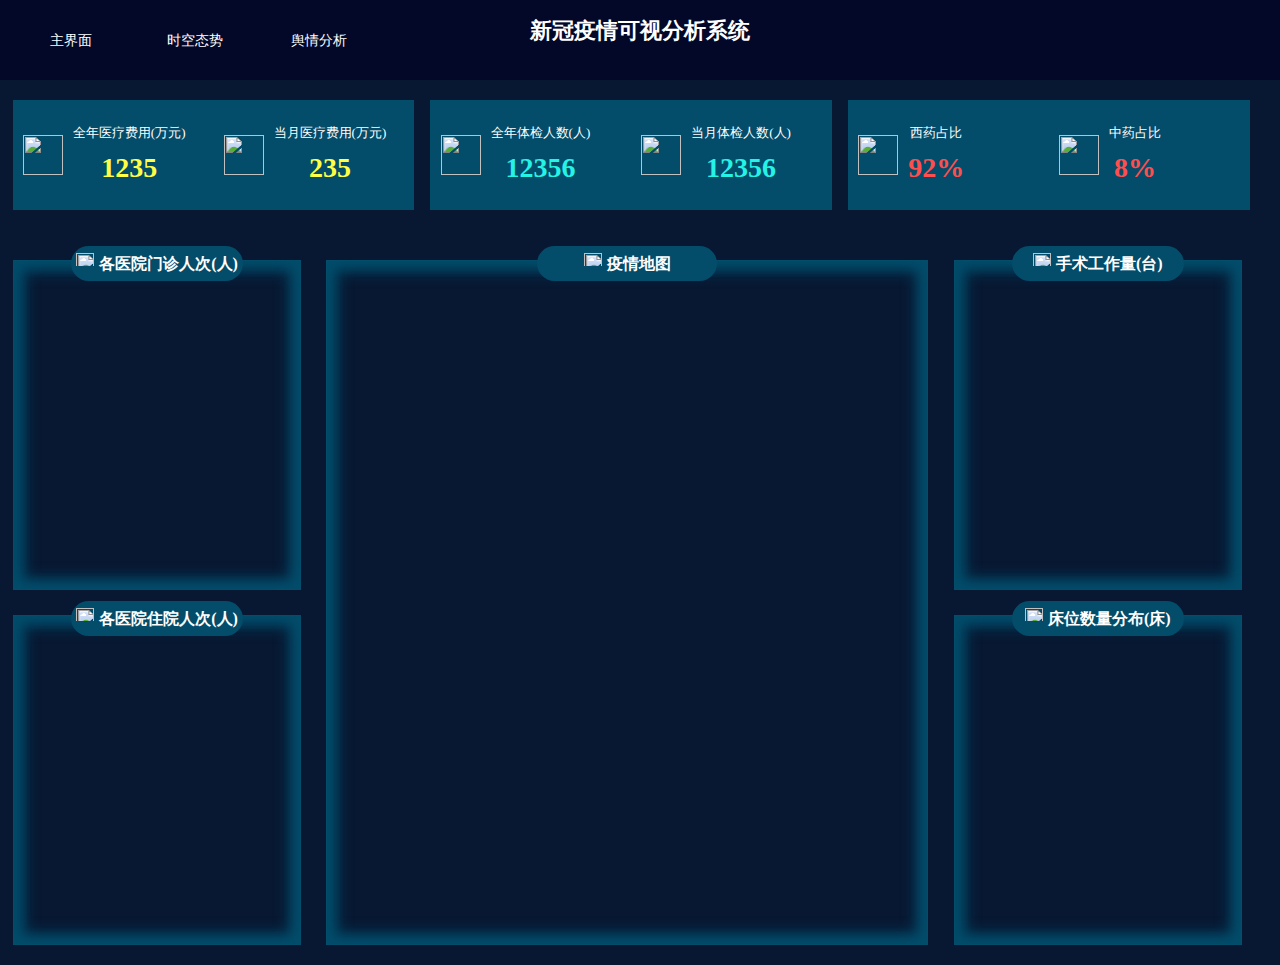
==== html/views/timezone.html @ e7a3e644 "修改模板" ====
<!DOCTYPE html>
<html lang="en">
<head>
    <meta charset="UTF-8">
    <title>数据可视化demo</title>
    <link href="../styles/common.css" rel="stylesheet">
    <script src="../scripts/Plugin/jquery-3.3.1.min.js"></script>
    <script src="../scripts/Plugin/echarts.min.js"></script>
    <script src="../scripts/Plugin/bmap.min.js"></script>
    <script src="http://api.map.baidu.com/api?v=2.0&ak=LelFSt6BfykGf8m3PB5zr8LaXAG2cMg6"></script>
    <script src="../scripts/common.js"></script>
    <script src="../scripts/timezone.js"></script>
</head>
<body>
<!--顶部-->
<header class="header left">
  <div class="left nav">
      <ul>
          <li><i class="nav_1"></i><a href="index.html">主界面</a> </li>
          <li><i class="nav_2"></i><a href="timezone.html">时空态势</a> </li>
          <li><i class="nav_3"></i><a href="yuqing.html">舆情分析</a> </li>
          <!-- <li class="nav_active"><i class="nav_4"></i><a href="chronic.html">慢病病人列表</a> </li> -->
          </ul>
  </div>
    <div class="header_center left" style="position:relative">
        
        <h2><strong>新冠疫情可视分析系统</strong></h2>

    </div>
    <div class="right nav text_right">
        <ul>

        </ul>
    </div>

</header>
<!--内容部分-->
<div class="con left">
  <!--数据总概-->
  <div class="con_div">
      <div class="con_div_text left">
          <div class="con_div_text01 left">
              <img src="../images/info_7.png" class="left text01_img"/>
              <div class="left text01_div">
                  <p>全年医疗费用(万元)</p>
                  <p>1235</p>
              </div>
          </div>
          <div class="con_div_text01 right">
              <img src="../images/info_8.png" class="left text01_img"/>
              <div class="left text01_div">
                  <p>当月医疗费用(万元)</p>
                  <p>235</p>
              </div>
          </div>
      </div>
      <div class="con_div_text left">
          <div class="con_div_text01 left">
              <img src="../images/info_9.png" class="left text01_img"/>
              <div class="left text01_div">
                  <p>全年体检人数(人)</p>
                  <p class="sky">12356</p>
              </div>
          </div>
          <div class="con_div_text01 right">
              <img src="../images/info_10.png" class="left text01_img"/>
              <div class="left text01_div">
                  <p>当月体检人数(人)</p>
                  <p class="sky">12356</p>
              </div>
          </div>
      </div>
      <div class="con_div_text left">

          <div class="con_div_text01 left">
              <img src="../images/info_11.png" class="left text01_img"/>
              <div class="left text01_div">
                  <p>西药占比</p>
                  <p class="org">92%</p>
              </div>
          </div>
          <div class="con_div_text01 right">
              <img src="../images/info_12.png" class="left text01_img"/>
              <div class="left text01_div">
                  <p>中药占比</p>
                  <p class="org">8%</p>
              </div>
          </div>
      </div>
  </div>
    <!--统计分析图-->
    <div class="div_any">
        <div class="left div_any01">
            <div class="div_any_child">
                <div class="div_any_title"><img src="../images/title_5.png">各医院门诊人次(人)</div>
                <p id="histogramChart1" class="p_chart"></p>
            </div>
            <div class="div_any_child">
                <div class="div_any_title"><img src="../images/title_6.png">各医院住院人次(人)</div>
                <p id="histogramChart2" class="p_chart"></p>
            </div>
        </div>
        <div class="div_any02 left ">
            <div class="div_any_child div_height">
                <div class="div_any_title any_title_width"><img src="../images/title_0.png">疫情地图 </div>
                <div id="mapChart" style="width:97.5%;height:95%;display: inline-block;padding-left: 1.25%;padding-top:2.2%"></div>
            </div>
        </div>
        <!-- <div class="left div_any01">
            <div class="div_any_child">
                <div class="div_any_title"><img src="../images/title_7.png">各医院医疗费用(元)</div>
                <p id="lineChart1" class="p_chart"></p>
            </div>
            <div class="div_any_child">
                <div class="div_any_title"><img src="../images/title_8.png">各医院体检人次(人)</div>
                <p id="lineChart2" class="p_chart"></p>
            </div>
        </div>
        <div class="left div_any01">
            <div class="div_any_child">
                <div class="div_any_title"><img src="../images/title_9.png">药占比(%)</div>
                <p id="histogramChart3" class="p_chart"></p>
            </div>
            <div class="div_any_child">
                <div class="div_any_title"><img src="../images/title_10.png">平均住院天数(天)</div>
                <p id="histogramChart4" class="p_chart"></p>
            </div>
        </div> -->
        <div class="left div_any01">
            <div class="div_any_child">
                <div class="div_any_title"><img src="../images/title_11.png">手术工作量(台)</div>
                <p id="pieChart1" class="p_chart"></p>
            </div>
            <div class="div_any_child">
                <div class="div_any_title"><img src="../images/title_12.png">床位数量分布(床)</div>
                <p id="pieChart2" class="p_chart"></p>
            </div>
        </div>
    </div>


</div>
</body>
</html>
---- html/styles/common.css ----
body::-webkit-scrollbar {
    display: none;
}
.BMap_cpyCtrl {
   display: none;
}

.anchorBL {
   display: none;
}
.yui-toast-mask {
    position: fixed;
    width: 100%;
    height: 100%;
    background: rgba(0, 0, 0, 0);
    top: 0;
    left: 0;
    z-index: 1000;
    display: -webkit-box;
    display: -webkit-flex;
    display: flex;
    -webkit-box-align: center;
    -webkit-align-items: center;
    align-items: center;
}

.yui-toast-mask .yui-toast {
    background: rgba(0, 0, 0, 0.5);
    min-height: 3rem;
    min-width: 3rem;
    border-radius: .5rem;
    margin: 0 auto;
    overflow: hidden;
    color: #FFFFFF;
    font-size: 14px;
    padding: 10px;
    max-height: 90%;
    max-width: 90%;
    display: -webkit-box;
    display: -webkit-flex;
    display: flex;
    -webkit-box-align: center;
    -webkit-align-items: center;
    align-items: center;
}
*{
    margin: 0;
    padding: 0;
    list-style: none;
    text-decoration: none;
}
/* CSS Document */
::-webkit-scrollbar-track{border-radius: 10px;-webkit-box-shadow: inset 0 0 6px rgba(0,0,0,0);}/*滚动条的滑轨背景颜色*/
::-webkit-scrollbar-thumb{background-color: rgba(0,0,0,0.05);border-radius: 10px;-webkit-box-shadow: inset 1px 1px 0 rgba(75, 75, 75, 0.58);}/*滑块颜色*/
::-webkit-scrollbar-thumb{background-color: rgba(0,0,0,0.2);border-radius: 10px;-webkit-box-shadow: inset 1px 1px 0 rgba(48, 48, 48, 0.92);}
::-webkit-scrollbar{width: 16px;height: 16px;}/* 滑块整体设置*/
::-webkit-scrollbar-track,
::-webkit-scrollbar-thumb{border-radius: 999px;border: 5px solid transparent;}
::-webkit-scrollbar-track{box-shadow: 1px 1px 5px rgba(0,0,0,.2) inset;}
::-webkit-scrollbar-thumb{min-height: 20px;background-clip: content-box;box-shadow: 0 0 0 5px rgba(255,255,255,.5) inset;}
::-webkit-scrollbar-corner{background: transparent;}/* 横向滚动条和纵向滚动条相交处尖角的颜色 */

body{
    font-size: 100%;
    height: 100%;
    background-color: #081832;
}
a:hover{
    text-decoration: none;
}
.left{
    float: left;
}
.right{
    float: right;
}
.clear{
    clear: both;
}

.text_right{
    text-align: right;
}
.header{
    width: 100%;
    height: 80px;
    background-color: #030829;

}
.header_center{
    width: 30%;
    margin: 0px auto;
    color: #FFFFff;
    text-align: center;
    height: 80px;
    background-image: url("../images/logoBg.png");
    background-size: 100% 100%;
    font-family: "微软雅黑"!important;


}
.header_center h2{
   margin-top: 16px !important;
   font-size: 22px !important;

}
.color_font{
    color: #e8f7fe !important;
    font-size: 12px !important;
}
.header_logo{
    margin-left: 1%;
    margin-top: 12px;

}
.header_logo img{
    height: 56px;
}
.nav{

    width: 35%;
}
.nav>ul{

}
.nav>ul>li{
    display: inline-block;
    width: 120px;
    text-align: center;
    height: 50px;
    position: relative;
    line-height: 50px;
    margin-top: 15px;
    box-sizing: border-box;
    /*box-shadow: -5px 0px 5px #034c6a inset, !*å·¦è¾¹é˜´å½±*!*/
    /*0px -5px 15px #034c6a inset, !*ä¸Šè¾¹é˜´å½±*!*/
    /*5px 0px 15px #034c6a inset, !*å³è¾¹é˜´å½±*!*/
    /*0px 5px 15px #034c6a inset;*/


    border-radius: 5px;

}
.nav>ul>li:hover{
    box-shadow: -10px 0px 15px #034c6a inset, /*å·¦è¾¹é˜´å½±*/
    0px -10px 15px #034c6a inset, /*ä¸Šè¾¹é˜´å½±*/
    10px 0px 15px #034c6a inset, /*å³è¾¹é˜´å½±*/
    0px 10px 15px #034c6a inset;

    box-sizing: border-box;
}
.nav>ul>li i{
    width: 16px;
    height: 16px;
    display: inline-block;
    position: relative;
    top:3px;
    margin-right: 5px;
}
.nav>ul>li>a{
    color: #ffffff;
    /*display: inline-block;*/
    /*padding: 0 15px 0 5px;*/
    font-size: 14px;
}
/*.nav>ul>li:hover .li_ul{*/
    /*display: block;*/
/*}*/

.li_ul{
    position: absolute;
    background-color: #030829;
    width: 100%;
    /*border-top:4px solid #4b8df8;*/
    display: none;
    z-index: 999;

}
.li_ul li{
    line-height: 40px !important;
}
.li_ul li:hover{
    background-color: #4b8df8;
}
.li_ul li a{
    color: #ffffff;
    font-size: 13px;
}

.nav_1{
     background: url("../images/nav_1.png");
 }
.nav_2{
    background-image: url("../images/nav_2.png");
}
.nav_3{
    background-image: url("../images/nav_3.png");

}
.nav_4{
    background-image: url("../img/nav_3.png");
}
.nav_5{
    background-image: url("../img/nav_5.png");
}
.nav_6{
    background-image: url("../img/nav_6.png");
}
.nav_7{
    background-image: url("../img/nav_7.png");
}
.nav_8{
    background-image: url("../img/nav_9.png");
}
.nav_active{
    border-bottom: 4px solid #4b8df8;
    box-shadow: -10px 0px 15px #034c6a inset, /*å·¦è¾¹é˜´å½±*/
    0px -10px 15px #034c6a inset, /*ä¸Šè¾¹é˜´å½±*/
    10px 0px 15px #034c6a inset, /*å³è¾¹é˜´å½±*/
    0px 10px 15px #034c6a inset;

    box-sizing: border-box;
}
.con{
    width: 100%;
    background-color: #081832;
    padding-top: 20px;
    padding-bottom: 20px;
}
.con1{
    width: 100%;
    background-color: #081832cc;
    /*padding-bottom: 4px;*/
    box-sizing: border-box;
    overflow: auto;

;
}
.find_expend{
    display: none;
}
.con1::before{
    content: "";
    display: block;
    clear: both;
    visibility: hidden;
    height: 0;
}
.select_time{
    width: 140px;
    height: 36px;

    margin-bottom: 25px;
    margin-left: 1%;
   padding-left: 20px;
 ;

}
.select_time img{
    height: 18px;
    margin-top: 9px;
}
.select_time input{
    border: none;
    background-color: transparent;
    width: 80px;
    height: 20px;
   top:-5px;
    margin-left: 10px;
    position: relative;
    text-indent: 1em;
    outline: none;
}
.con_div{
    height: 110px;
    width: 98%;
    margin-left: 1%;
    margin-bottom: 25px;
}
.con_div_text{
    height: 100%;
    background-color: #034c6a;
    width: 32%;
    margin-right: 1.3%;
}
.con_div_text01{
    width: 50%;
    height: 100%;
}
.text01_img{
    width: 40px;
    height: 40px;
    margin-left: 5%;
  margin-top: 35px;
}
.text01_div{
    margin-top: 15px;
    margin-left: 5%;
    text-align: center;

}
.text01_div p{
    line-height: 35px;
}
.text01_div p:nth-child(1){
    font-size: 13px;
    color: #ffffff;
}
.text01_div p:nth-child(2){
    font-size: 28px;
    color: #ffff43;
    font-weight: 600;

}
.red{
    color: red !important;
}
.sky{
    color: #25f3e6 !important;
}
.org{
    color: #ff4e4e !important;
}
.div_any{
    width: 98%;
    margin-left: 1%;
    margin-bottom: 25px;
    height: 610px;
}
.div_any01{
    width: 23%;
    margin-right: 2%;
}
.div_any02{
    width: 48%;
    margin-right: 2%;
}
.div_any03{
    width: 98%;
   margin: 15px auto;

}
.div_any_child{
    width: 100%;
    height: 330px;
    box-shadow: -10px 0px 15px #034c6a inset, /*å·¦è¾¹é˜´å½±*/
    0px -10px 15px #034c6a inset, /*ä¸Šè¾¹é˜´å½±*/
    10px 0px 15px #034c6a inset, /*å³è¾¹é˜´å½±*/
    0px 10px 15px #034c6a inset;
    border: 1px solid #034c6a;
    box-sizing: border-box;
    position: relative;
    margin-top: 25px;
}
.div_any_child01{
    width: 48%;

    box-shadow: -10px 0px 15px #034c6a inset, /*å·¦è¾¹é˜´å½±*/
    0px -10px 15px #034c6a inset, /*ä¸Šè¾¹é˜´å½±*/
    10px 0px 15px #034c6a inset, /*å³è¾¹é˜´å½±*/
    0px 10px 15px #034c6a inset;
    border: 1px solid #034c6a;
    box-sizing: border-box;
    position: relative;
    margin-right: 2%;

}
.div_any_child01_wh{
    width: 98% !important;
}
.div_height01{
    height: auto !important;
    padding: 5px;
}
.char_table{
    height: 200px;
}
.p_chart{
    height: 288px;

    padding: 5px 10px;

    margin-top: 15px;

}
#map_div{
    width: 96%;
    height: 94%;
}
.div_height{
    height:685px !important;
}
.div_any_title{
    background-color: #034c6a;
    border-radius: 18px;
    position: absolute;
    height: 35px;
    width: 60%;
    top:-15px;
    color: #ffffff;
    font-weight: bold;
    font-size: 16px;
    left: 20%;
    line-height: 35px;
    text-align: center;
}
.div_any_title img{
    width: 18px;
    height: 18px;
    position: relative;
    top:2px;
    margin-right: 5px;
}
.any_title_width{
    width: 30% !important;
    left: 35% !important;
}
.div_table{
    width: 98%;
    margin-left: 1%;
    margin-bottom: 25px;
    height: 280px;
}
.div_table_box{
    width: 23%;
    margin-right: 2%;
}
.table_p{
    height: 93%;
    margin-top: 7%;
    position: relative;


}.table_p01{
     height:auto !important;
     margin-top: 0!important;
     position: relative;


 }
.table_p01 table td{
    padding: 6px 0;
}
.table_p table{
    width: 100%;
    height: 100%;
    border-collapse: collapse;

    position: absolute;
    text-align: center;
}
.table_p table thead th{
    color: #61d2f7;
    font-size: 14px;
    font-weight: 600;
    padding-top: 5px;
    padding-bottom: 5px;
}
.table_p table tbody{
    color: #ffffff;
   font-size: 13px;
}
.table_p table tbody tr:nth-child(2n+1){
    background-color: #072951;
    box-shadow: -10px 0px 15px #034c6a inset,
    10px 0px 15px #034c6a inset;
}

.car_left{
    width: 18%;
    height: 100%;
    background-color:  #081832;
}
.car_center{

    height: 100%;
    background-color:  #081832;
    width: 50.5%;
    margin-left: 0.5%;
}
.car_center video{
    width: 49.5%;
    height: 49%;


    box-sizing: border-box;
    box-shadow: -10px 0px 15px #034c6a inset,
    10px 0px 15px #034c6a inset;
    float: left;
}
.magin_top{
    margin-top: 1%;
}
.magin_left{
    margin-left: 1%;
}
.car_right{
    width: 31%;
    height: 100%;
}
.text_center{
    text-align: center;
}
.carNo_input{
    width: 75%;
    height: 25px;
    margin-top: 5px;
    margin-bottom: 5px;
    text-indent: 2em;
    margin-left: 5%;

    border:1px solid #072951;
border-radius: 3px;
}
.find_but{
    height: 25px;
    background-image: url("../img/find.png");
    width: 25px;
    background-repeat: no-repeat;
    background-size: 100% 100%;
    position: relative;
    top:8px;
    border:none;
    background-color: transparent;
}
.find_but1{
    height: 25px;
    background-image: url("../img/find.png");
    width: 25px;
    background-repeat: no-repeat;
    background-size: 100% 100%;
    position: relative;
    top:8px;
    border:1px solid #4b8df8;
    background-color: transparent;
}
.set_list{
    padding: 10px 5%;
    color: #eee;
    font-size: 14px;
}
.list_i{
    width: 16px;
    height: 16px;
    display: inline-block;

    background-image: url("../img/nav_1.png");
    top:3px;
    position: relative;
}
.left_up{

    height: 58%;

}
.left_table{

    height: 98%;

    border-radius: 5px;
    width:18%!important;
    background-color:  #081832;


}
.right_table{
    height: 98%;

    border-radius: 5px;
    width:81.5%!important;
    background-color:  #081832;
    margin-left: 0.5%;
}
.center_table{
    height: 100%;
    border-radius: 5px;
    width:100%;
    background-color:  #081832;
   margin: 0 auto;
}
.bow_shadow{
    box-shadow: -8px 0px 10px #034c6a inset,
    8px 0px 10px #034c6a inset;
    width: 100%;
    box-sizing: border-box;
}

.ztree li a{
    color: #FFFFff !important;
}
.left_down{
    height: 40%;
    margin-top: 2%;
}
.tab_a{
    width: 45%;
    height: 30px;
    line-height: 30px;
    color: #FFFFff;
    background-color: #667fa7;
    display: inline-block;
    margin-right: 1%;
    margin-top: 5px;
    font-size: 14px;
}
.tab_aActive{
    background-color:#034c6a !important;
    font-weight: 600;
}
.car_content{
    margin-left: 5%;

    font-size: 13px;
    color: #eeeeee;
}
.car_content p{
    padding-top: 5px;
    padding-bottom: 5px;
}
.table2_find{
    background-color: #072951;
    box-shadow: -10px 0px 15px #034c6a inset, 10px 0px 15px #034c6a inset;
    width: 100%;
    padding: 5px 0;
    color: #FFFFff;
}


.table2_find input[type=text]{
    background-color: transparent;
    width: 16%;
    height: 24px;
    border-radius: 3px;
    text-indent: 1em;
    border:1px solid #7EC4CC;

}


.table_find{
    width: 100%;
    padding: 8px 0;
    border-bottom: 2px solid #a5c5f83b;
    font-size: 13px;
}
.more_find{

    cursor: pointer;
    position: relative;
    top:5px;
}
.table_find .glyphicon{
    margin-right: 5px;
}
.table_find button{
    padding: 4px 10px;
}
.table_find p{
    margin-top: 8px;
}
.table_find label{

    color: #eeeeee;

    width: 8%;
    display: inline-block;
    text-align: right;

}
.table_find input[type=text],.table_find input[type=date]{
    width: 16%;
    height: 24px;
    border-radius: 3px;
    text-indent: 1em;
    border:1px solid#4b8df8;
    background-color: #cccccc4f;
}
.table_find select{
    width: 12%;
    height: 24px;
    border-radius: 3px;
    text-indent: 1em;
    border:1px solid #4b8df8;
    background-color: #cccccc4f;
}
.table_find input[type=checkbox]{
    width: 14px;
    height: 14px;
    position: relative;
    top:3px;
    margin-right: 5px;
}
.table_find span{
    color: #b2cbf3;

    margin-right: 2%;
}
.find_button{
    width: 5%;
    height: 26px;
    border: none;
    border-radius: 2px;
    background-color: #4b8df8;
    color: #FFFFff;
    font-size: 14px;

}
.table2_style{
    color: #FFFFff;
    border: none !important;
    font-size: 13px;
}
.table2_style a{
    margin-right: 10px;
}
.table2_style tbody tr:nth-child(2n+1){
    background-color: #072951;
   border-left: 4px solid #4b8df8;;
}
.table2_style thead tr{
    color: #FFFFff;
   background-color:#4b8df8;
}
.table2_style td{
    border: none !important;
}
.table2_style thead th{
    border-bottom: none !important;
}
.table2_style tbody tr:nth-child(2n):hover{
    /*color: #072951;*/
    background-color: rgba(75, 141, 248, 0.65);

}
.table_style{
    color: #FFFFff;
    box-shadow: -8px 0px 10px #034c6a inset,
    8px 0px 10px #034c6a inset;
    border: none !important;
    font-size: 13px;
}
.table_style a{
    margin-right: 10px;
}
.table_style td{
    border: none !important;
}
.table_style tbody tr:nth-child(2n+1){
    background-color: #072951;
    box-shadow: -10px 0px 15px #034c6a inset,
    10px 0px 15px #034c6a inset;
}
.table_style thead tr{
    color: #4b8df8;
}
.table_style thead th{
    border-bottom: none !important;
}
.table_style tbody tr:nth-child(2n):hover{
    /*color: #072951;*/
    background-color: rgba(75, 141, 248, 0.12);
}
.table_div{
    margin-top: 10px;
    color: #FFFFff;
}
.table_but{
    text-align: right;
    font-size: 13px;
    padding-bottom: 5px;
    padding-top: 10px;

}
.table_but a{
    margin-right: 15px;
    color: #FFFFff;
}
.table_but a i{
    margin-right: 5px;
}
.table_del{
    color: orangered;
}
.table_edit{
    color: #0D8BBD;
}
.span_left{
    padding: 5px;
}
/*地图界面样式*/
.map_con{
    width: 100%;
    padding: 0;
    background-color: #081832cc;
}
.map_left{
    width: 79%;
    height: 100%;


}
.map_right{
    width: 20.5%;
    height: 100%;
    background-color: #081832;
}
.map_box{
    width: 100%;
    height: 100%;

}
.map_top{
    position: absolute;
    top:80px;
    left: 0;
    height: 35px;
    width: 79%;
    border-bottom: 1px solid #4b8df8;
    background-color: rgba(255, 255, 255, 0.84);
    z-index: 99;
}
.map_top>ul{
    list-style: none;
    font-size: 14px;
    float: right;
}
.map_top>ul>li{
    display: inline-block;
    line-height: 35px;
    padding: 0 10px;
}
.map_top>ul>li i{
    margin-right: 5px;
}
.map_top>ul>li a{
    color: #2E2D3C;
}
.map_top>ul .active,.map_top>ul>li .active{
    color: #0D8BBD;
}
.map_select{
    position: fixed;
    top:160px;
    right: 21.5%;
    box-shadow: -10px 0px 15px #034c6a inset, /*å·¦è¾¹é˜´å½±*/
    0px -10px 15px #034c6a inset, /*ä¸Šè¾¹é˜´å½±*/
    10px 0px 15px #034c6a inset, /*å³è¾¹é˜´å½±*/
    0px 10px 15px #034c6a inset;
    border: 1px solid #034c6a;
    width: 120px;
    height: 180px;
    border-radius: 5px;
    background-color: #081832e3;
}
.map_select p{
    padding: 8px 15px;
    color: #FFFFff;
    font-size: 14px;
}
.map_select p input[type=checkbox]{
    width: 15px;
    height: 15px;
    position: relative;
    top:3px;
    margin-right: 10px;
}
.map_right_top{
    width: 100%;
    height: 35px;

    background-color: #034c6a;
}
.map_right_top>ul>li{
    list-style: none;
    display: inline-block;
    line-height: 35px;
    font-size: 14px;
    text-align: center;
    width: 32%;
    color: #FFFFff;
    cursor: pointer;
}
.map_right_top>ul>li.li_active{
    background-color: #0D8BBD;
}
.map_chart{
    width: 100%;
    height: 250px;



    box-sizing: border-box;
    position: relative;
    margin-top: 25px;
}
.map_con{
    width: 100%;
}
.map_con_div{
    display: none;
}
.map_work{
    margin-top: 5px;
    border-top:1px solid #0D8BBD;;
}
.map_work>ul>li{
    list-style: none;
    display: inline-block;
    width: 32%;
    text-align: center;
    margin-top: 10px;
    margin-bottom: 10px;
    cursor: pointer;
    padding: 10px 0;

}
.map_work>ul>li:hover{
    box-shadow: -10px 0px 15px #034c6a inset, /*å·¦è¾¹é˜´å½±*/
    0px -10px 15px #034c6a inset, /*ä¸Šè¾¹é˜´å½±*/
    10px 0px 15px #034c6a inset, /*å³è¾¹é˜´å½±*/
    0px 10px 15px #034c6a inset;
}
.map_work>ul>li .img_div{
    width: 28px;
    height: 24px;
    margin: 0 auto;

}
.img_div01{

    background: url(../img/map_photo.png) no-repeat;
    background-position: -126px -73px;
}
.img_div02{
    background: url(../img/map_photo.png) no-repeat;
    background-position:  -98px -122px;

}
.img_div_text{
    color: #FFFFff;
    margin-top: 8px;
    font-size: 13px;
}
.back_i{
    position: relative;
    top:2px;
    margin-right: 5px;
}
.map_resList{
    width: 96%;
    margin: 0 auto;
    font-size: 13px;
    display: none;
}
.map_resList>ul>li{
    list-style: none;
    margin-top: 8px;
}
.map_resList>ul>li p{
    padding: 5px 0;
    color: #eeeeee;
}
.map_resList>ul>li a{
    margin-right: 6px;
}
.map_resList>ul>li a img{
    width: 16px;

}
.map_resList>ul>li:nth-child(2n+1){
    background-color: #0d8bbd36;
}
/*统计分析界面样式*/
.static_top{
    width: 140px;
    height: 36px;
    line-height: 36px;
    background-color: #04425f;
    margin-bottom: 25px;
    margin-left: 1%;
    padding-left: 20px;
    border-radius: 1px;
    box-shadow: 0px 3px 3px #61d2f7;

}
.static_top i{
    width: 16px;
    height: 16px;
    display: inline-block;
    position: relative;
    background-image: url("../img/nav_7.png");
    background-repeat: no-repeat;
    margin-right: 6px;
    top:1px;
}
.static_top span{
    color: #25f3e6;
}
.stiatic_top_con{
    background-color: #034c6a;
    width: 96%;
    margin-left: 1%;
    margin-bottom: 25px;
    padding: 10px 1%;
    border-radius: 5px;
}
.stiatic_top_con table{
    width: 100%;
    border-collapse: collapse;
}
.stiatic_top_con table td{
    color: #FFFFff;
    padding: 5px;
    font-size: 13px;
    border:1px solid #485f849c;
}
.stiatic_top_con table .labe_td{
    color: #61d2f7;
    font-size: 14px;
    width: 120px;
    text-align: right;
}
.layui-layer-title{
    /*box-shadow: -8px 0px 10px #034c6a inset,*/
    /*8px 0px 10px #034c6a inset;*/
    background-color: #081832d4 !important;
    color: #FFFFff !important;
    border-bottom: 3px solid #4b8df8 !important;
    box-sizing: border-box;
}


.hide{
  display: none !important;
}
.xc_layer{position: fixed; top: 0; left: 0; width: 100%; height: 100%; background-color: #666666; opacity: 0.5; z-index: 1000;}
.popBox{position: fixed; left: 45%; top: 10%; background-color: #081832; z-index: 1001; width: 90%; max-height: 84%; margin-left: -40%; border-radius: 5px; font-weight: bold; color: #ffffff;height: 100%;}
.popBox .ttBox{height: 30px; line-height: 30px; padding: 14px 30px; border-bottom: solid 1px #eef0f1;text-align: center;-webkit-box-sizing: content-box;  -moz-box-sizing: content-box;box-sizing: content-box;}
.popBox .ttBox .tt{font-size: 20px; display: inline-block;  height: 30px;}
.popBox .txtBox{height: calc(100% - 80px);overflow: auto;padding: 10px 0;}
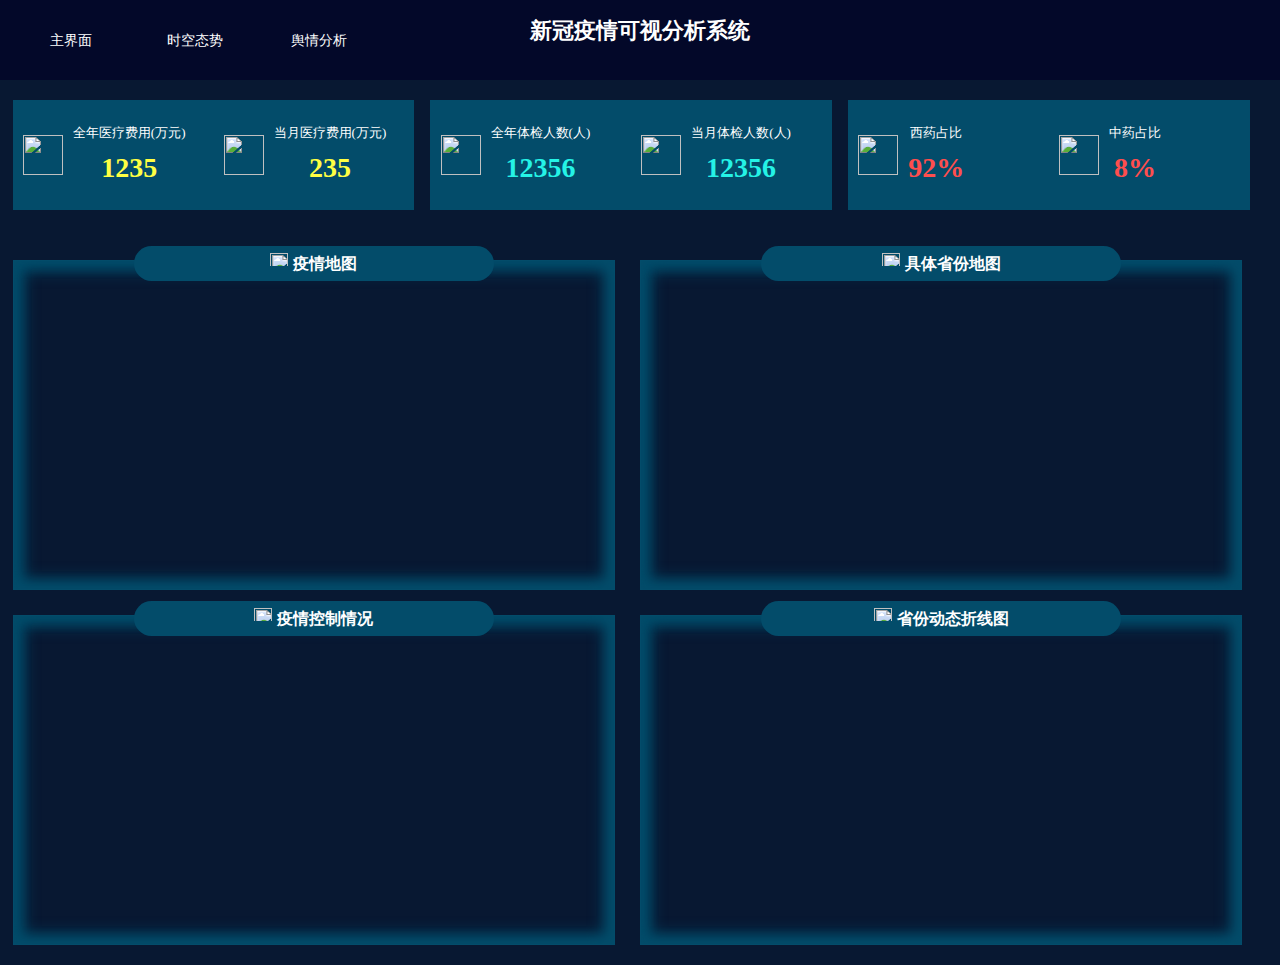
==== commit b42e5248: "final 4 views" ====
--- a/html/views/timezone.html
+++ b/html/views/timezone.html
@@ -4,12 +4,55 @@
     <meta charset="UTF-8">
     <title>数据可视化demo</title>
     <link href="../styles/common.css" rel="stylesheet">
-    <script src="../scripts/Plugin/jquery-3.3.1.min.js"></script>
-    <script src="../scripts/Plugin/echarts.min.js"></script>
+<!--    <script src="../scripts/Plugin/jquery-3.3.1.min.js"></script>-->
+    <script src="../libs/echarts.min.js"></script>
+    <script src="../libs/jquery1.9.1.js"></script>
+    <script src="../libs/jquery.csv.min.js"></script>
+<!--    <script src="../scripts/Plugin/echarts.min.js"></script>-->
     <script src="../scripts/Plugin/bmap.min.js"></script>
-    <script src="http://api.map.baidu.com/api?v=2.0&ak=LelFSt6BfykGf8m3PB5zr8LaXAG2cMg6"></script>
+<!--    <script src="http://api.map.baidu.com/api?v=2.0&ak=LelFSt6BfykGf8m3PB5zr8LaXAG2cMg6"></script>-->
     <script src="../scripts/common.js"></script>
     <script src="../scripts/timezone.js"></script>
+
+        <!--引入中国的地图数据js文件，引入后会自动注册地图名字和数据-->
+    <script src="https://www.echartsjs.com/examples/vendors/echarts/map/js/china.js?_v_=1578305236132"></script>
+    <!--引入中国各个省份的地图数据js文件，引入后会自动注册地图名字和数据-->
+    <script src="../scripts/maps/hebei.js"></script><!-- 河北 -->
+    <script src="../scripts/maps/shanxi.js"></script><!-- 山西 -->
+    <script src="../scripts/maps/liaoning.js"></script><!-- 辽宁 -->
+    <script src="../scripts/maps/jilin.js"></script><!-- 吉林 -->
+    <script src="../scripts/maps/heilongjiang.js"></script><!-- 黑龙江 -->
+    <script src="../scripts/maps/jiangsu.js"></script><!-- 江苏 -->
+    <script src="../scripts/maps/zhejiang.js"></script><!-- 浙江 -->
+    <script src="../scripts/maps/anhui.js"></script><!-- 安徽 -->
+    <script src="../scripts/maps/fujian.js"></script><!-- 福建 -->
+    <script src="../scripts/maps/jiangxi.js"></script><!-- 江西 -->
+    <script src="../scripts/maps/shandong.js"></script><!-- 山东 -->
+    <script src="../scripts/maps/henan.js"></script><!-- 河南 -->
+    <script src="../scripts/maps/hubei.js"></script><!-- 湖北 -->
+    <script src="../scripts/maps/hunan.js"></script><!-- 湖南 -->
+    <script src="../scripts/maps/guangdong.js"></script><!-- 广东 -->
+    <script src="../scripts/maps/hainan.js"></script><!-- 海南 -->
+    <script src="../scripts/maps/sichuan.js"></script><!-- 四川 -->
+    <script src="../scripts/maps/guizhou.js"></script><!-- 贵州 -->
+    <script src="../scripts/maps/yunnan.js"></script><!-- 云南 -->
+    <script src="../scripts/maps/shanxi1.js"></script><!-- 陕西 -->
+    <script src="../scripts/maps/gansu.js"></script><!-- 甘肃 -->
+    <script src="../scripts/maps/qinghai.js"></script><!-- 青海 -->
+    <script src="../scripts/maps/taiwan.js"></script><!-- 台湾 -->
+    <script src="../scripts/maps/neimenggu.js"></script><!-- 内蒙古 -->
+    <script src="../scripts/maps/guangxi.js"></script><!-- 广西 -->
+    <script src="../scripts/maps/xizang.js"></script><!-- 西藏 -->
+    <script src="../scripts/maps/ningxia.js"></script><!-- 宁夏 -->
+    <script src="../scripts/maps/xinjiang.js"></script><!-- 新疆 -->
+    <script src="../scripts/maps/beijing.js"></script><!-- 北京 -->
+    <script src="../scripts/maps/shanghai.js"></script><!-- 上海 -->
+    <script src="../scripts/maps/tianjin.js"></script><!-- 天津 -->
+    <script src="../scripts/maps/chongqing.js"></script><!-- 重庆 -->
+    <script src="../scripts/maps/xianggang.js"></script><!-- 香港 -->
+    <script src="../scripts/maps/aomen.js"></script><!-- 澳门 -->
+
+
 </head>
 <body>
 <!--顶部-->
@@ -90,22 +133,20 @@
   </div>
     <!--统计分析图-->
     <div class="div_any">
-        <div class="left div_any01">
-            <div class="div_any_child">
-                <div class="div_any_title"><img src="../images/title_5.png">各医院门诊人次(人)</div>
-                <p id="histogramChart1" class="p_chart"></p>
+        <div class="left div_any02">
+            <div class="div_any_child ">
+                <div class="div_any_title"><img src="../images/title_0.png">疫情地图</div>
+                <div id="mapChart" class="p_chart"></div>
             </div>
             <div class="div_any_child">
-                <div class="div_any_title"><img src="../images/title_6.png">各医院住院人次(人)</div>
-                <p id="histogramChart2" class="p_chart"></p>
+<!--                <div class="div_any_title"><img src="../images/title_12.png">疫情控制情况</div>-->
+                <div class="div_any_title"><img src="../images/title_0.png">疫情控制情况</div>
+                <p id="pieChart2" class="p_chart"></p>
             </div>
         </div>
-        <div class="div_any02 left ">
-            <div class="div_any_child div_height">
-                <div class="div_any_title any_title_width"><img src="../images/title_0.png">疫情地图 </div>
-                <div id="mapChart" style="width:97.5%;height:95%;display: inline-block;padding-left: 1.25%;padding-top:2.2%"></div>
-            </div>
-        </div>
+<!--        <div class="div_any01 left ">-->
+
+<!--        </div>-->
         <!-- <div class="left div_any01">
             <div class="div_any_child">
                 <div class="div_any_title"><img src="../images/title_7.png">各医院医疗费用(元)</div>
@@ -126,19 +167,21 @@
                 <p id="histogramChart4" class="p_chart"></p>
             </div>
         </div> -->
-        <div class="left div_any01">
+        <div class="left div_any02">
             <div class="div_any_child">
-                <div class="div_any_title"><img src="../images/title_11.png">手术工作量(台)</div>
+                <div class="div_any_title"><img src="../images/title_11.png">具体省份地图</div>
                 <p id="pieChart1" class="p_chart"></p>
             </div>
             <div class="div_any_child">
-                <div class="div_any_title"><img src="../images/title_12.png">床位数量分布(床)</div>
-                <p id="pieChart2" class="p_chart"></p>
+                <div class="div_any_title"><img src="../images/title_5.png">省份动态折线图</div>
+                <p id="histogramChart1" class="p_chart"></p>
             </div>
         </div>
     </div>
 
 
 </div>
+
+
 </body>
 </html>
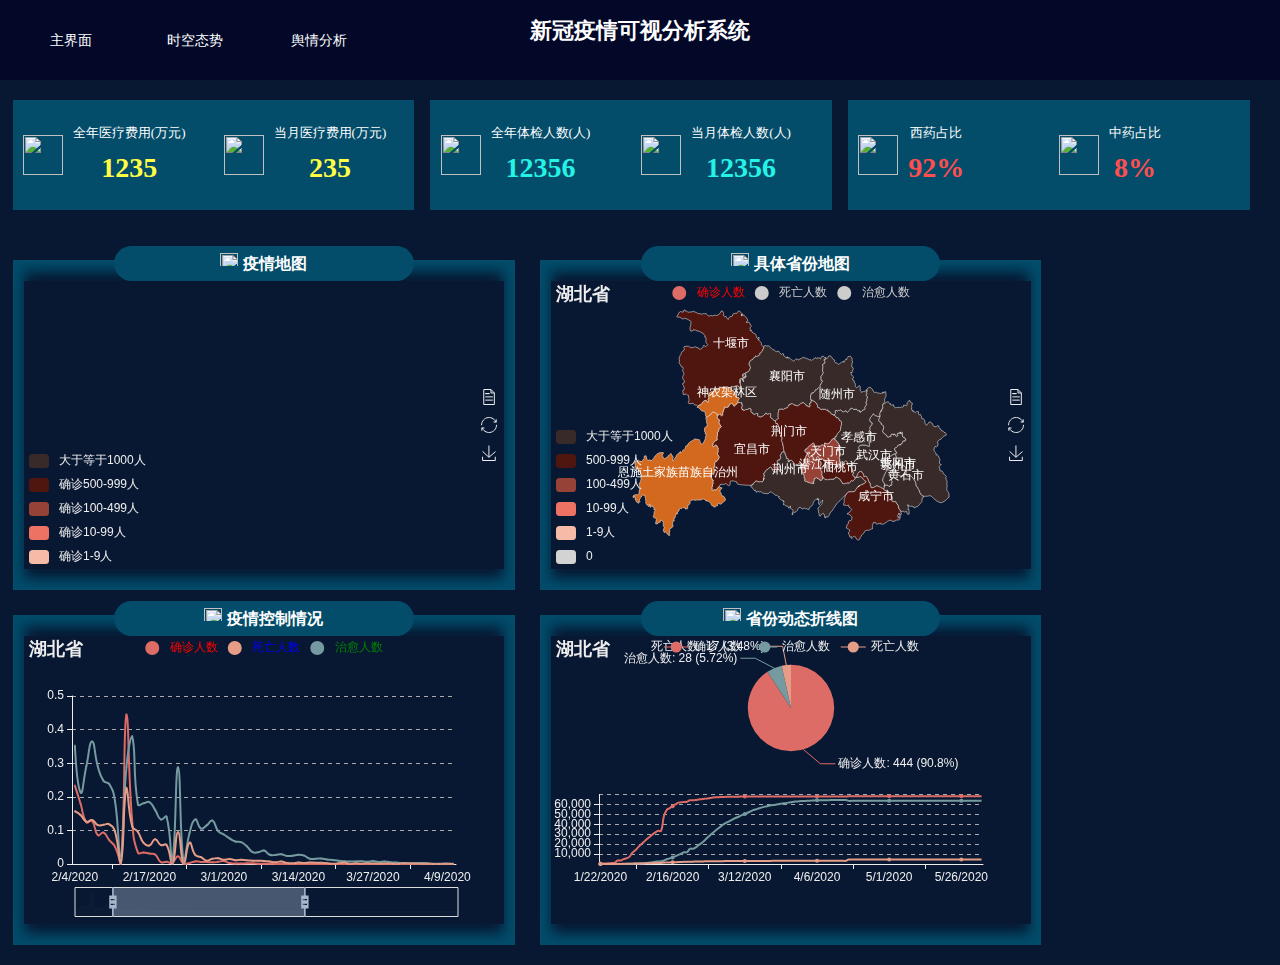
==== commit 0e686499: "Merge branch '500'" ====
--- a/html/styles/common.css
+++ b/html/styles/common.css
@@ -328,11 +328,11 @@
     height: 610px;
 }
 .div_any01{
-    width: 23%;
+    width: 27%;
     margin-right: 2%;
 }
 .div_any02{
-    width: 48%;
+    width: 40%;
     margin-right: 2%;
 }
 .div_any03{
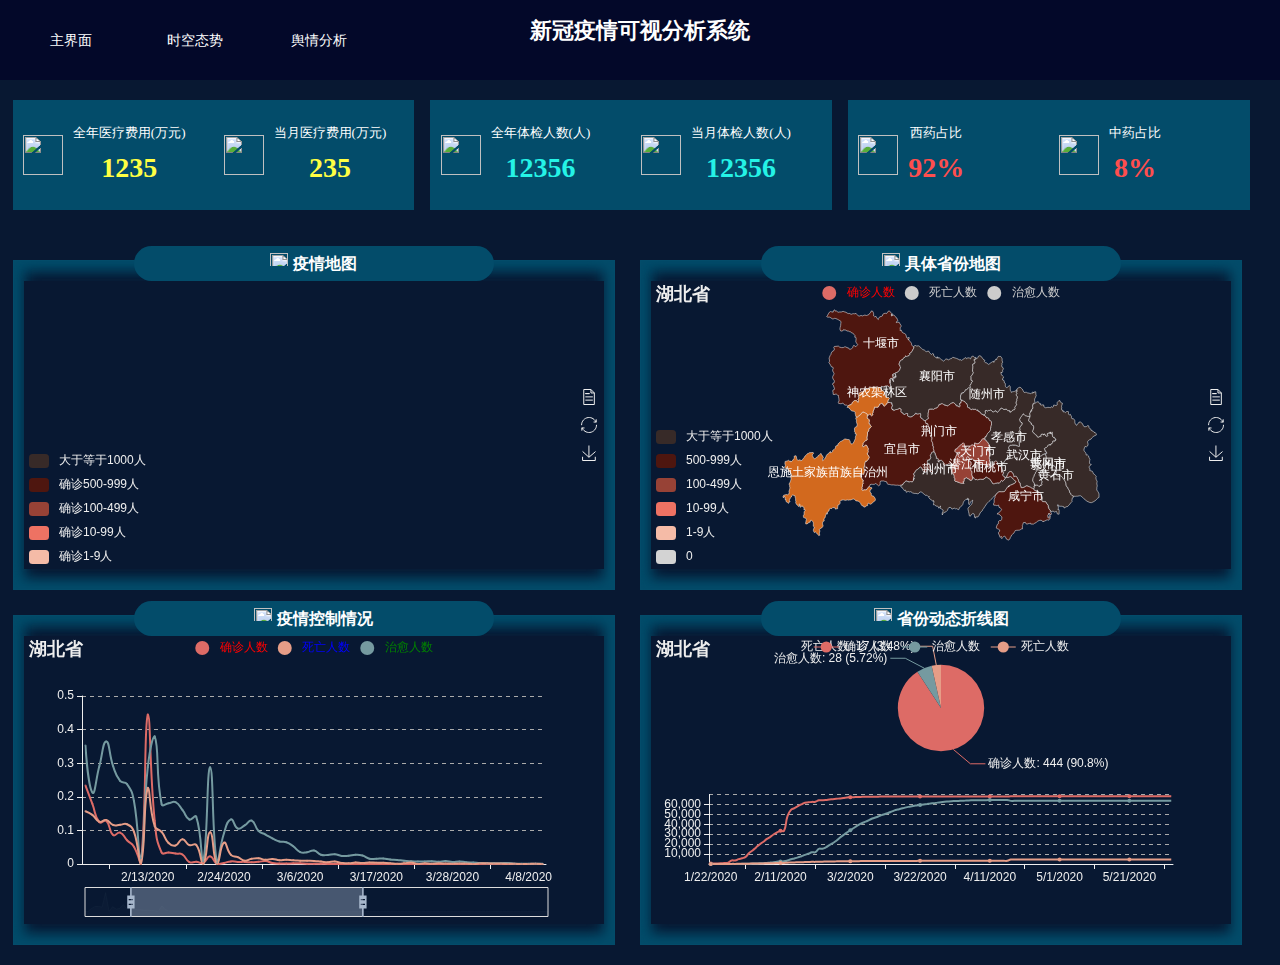
==== commit 54cd4fda: "Merge branch 'master' into origin/xin" ====
--- a/html/views/timezone.html
+++ b/html/views/timezone.html
@@ -133,7 +133,7 @@
   </div>
     <!--统计分析图-->
     <div class="div_any">
-        <div class="left div_any02">
+        <div class="left div_any02" style="width: 48%">
             <div class="div_any_child ">
                 <div class="div_any_title"><img src="../images/title_0.png">疫情地图</div>
                 <div id="mapChart" class="p_chart"></div>
@@ -167,7 +167,7 @@
                 <p id="histogramChart4" class="p_chart"></p>
             </div>
         </div> -->
-        <div class="left div_any02">
+        <div class="left div_any02" style="width: 48%"  >
             <div class="div_any_child">
                 <div class="div_any_title"><img src="../images/title_11.png">具体省份地图</div>
                 <p id="pieChart1" class="p_chart"></p>
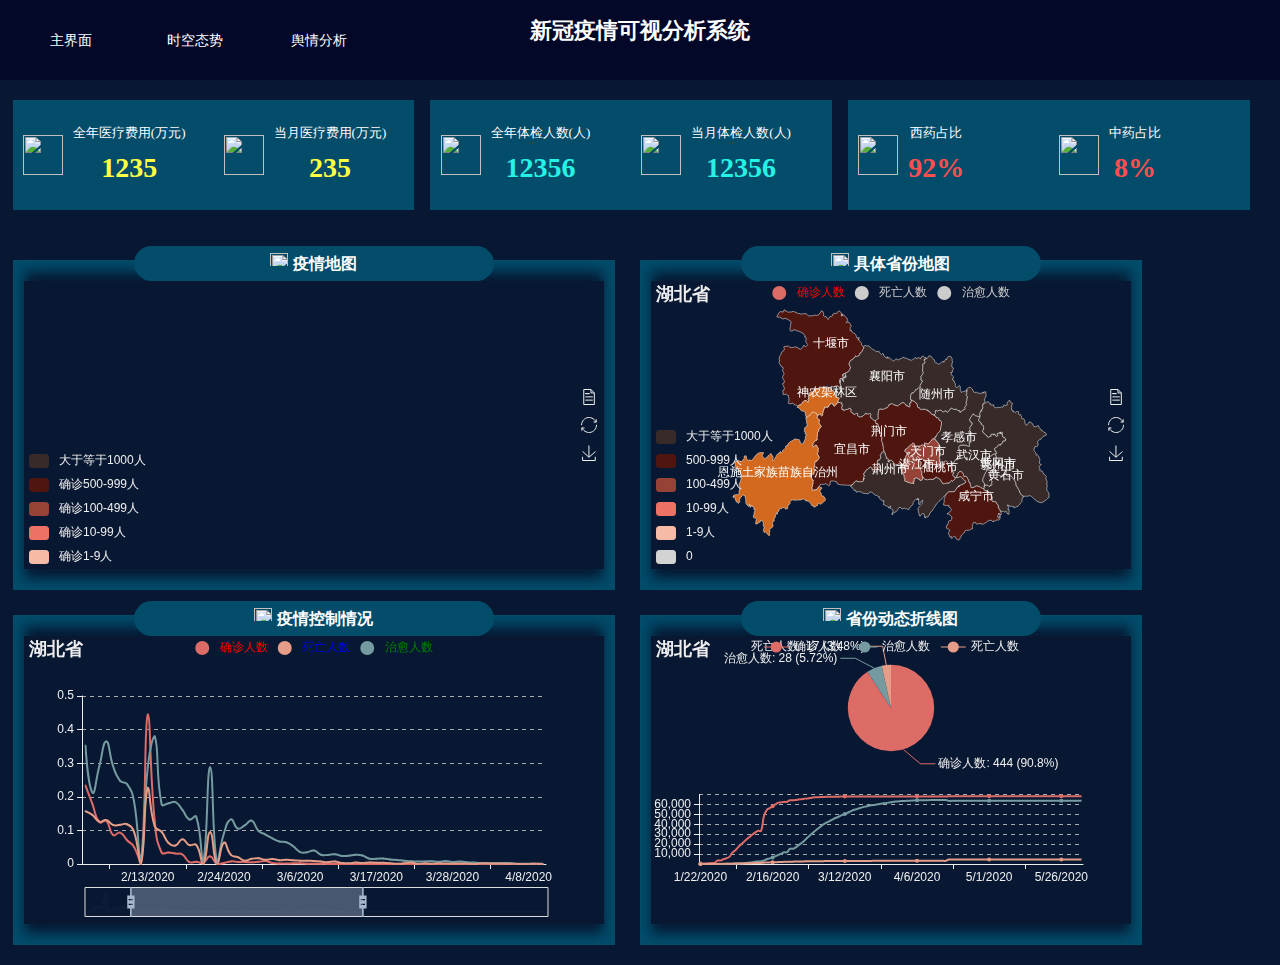
==== commit 7a31d8f4: "Merge branch 'origin/xin' into fusy" ====
--- a/html/views/timezone.html
+++ b/html/views/timezone.html
@@ -144,30 +144,7 @@
                 <p id="pieChart2" class="p_chart"></p>
             </div>
         </div>
-<!--        <div class="div_any01 left ">-->
-
-<!--        </div>-->
-        <!-- <div class="left div_any01">
-            <div class="div_any_child">
-                <div class="div_any_title"><img src="../images/title_7.png">各医院医疗费用(元)</div>
-                <p id="lineChart1" class="p_chart"></p>
-            </div>
-            <div class="div_any_child">
-                <div class="div_any_title"><img src="../images/title_8.png">各医院体检人次(人)</div>
-                <p id="lineChart2" class="p_chart"></p>
-            </div>
-        </div>
-        <div class="left div_any01">
-            <div class="div_any_child">
-                <div class="div_any_title"><img src="../images/title_9.png">药占比(%)</div>
-                <p id="histogramChart3" class="p_chart"></p>
-            </div>
-            <div class="div_any_child">
-                <div class="div_any_title"><img src="../images/title_10.png">平均住院天数(天)</div>
-                <p id="histogramChart4" class="p_chart"></p>
-            </div>
-        </div> -->
-        <div class="left div_any02" style="width: 48%"  >
+        <div class="left div_any02">
             <div class="div_any_child">
                 <div class="div_any_title"><img src="../images/title_11.png">具体省份地图</div>
                 <p id="pieChart1" class="p_chart"></p>
